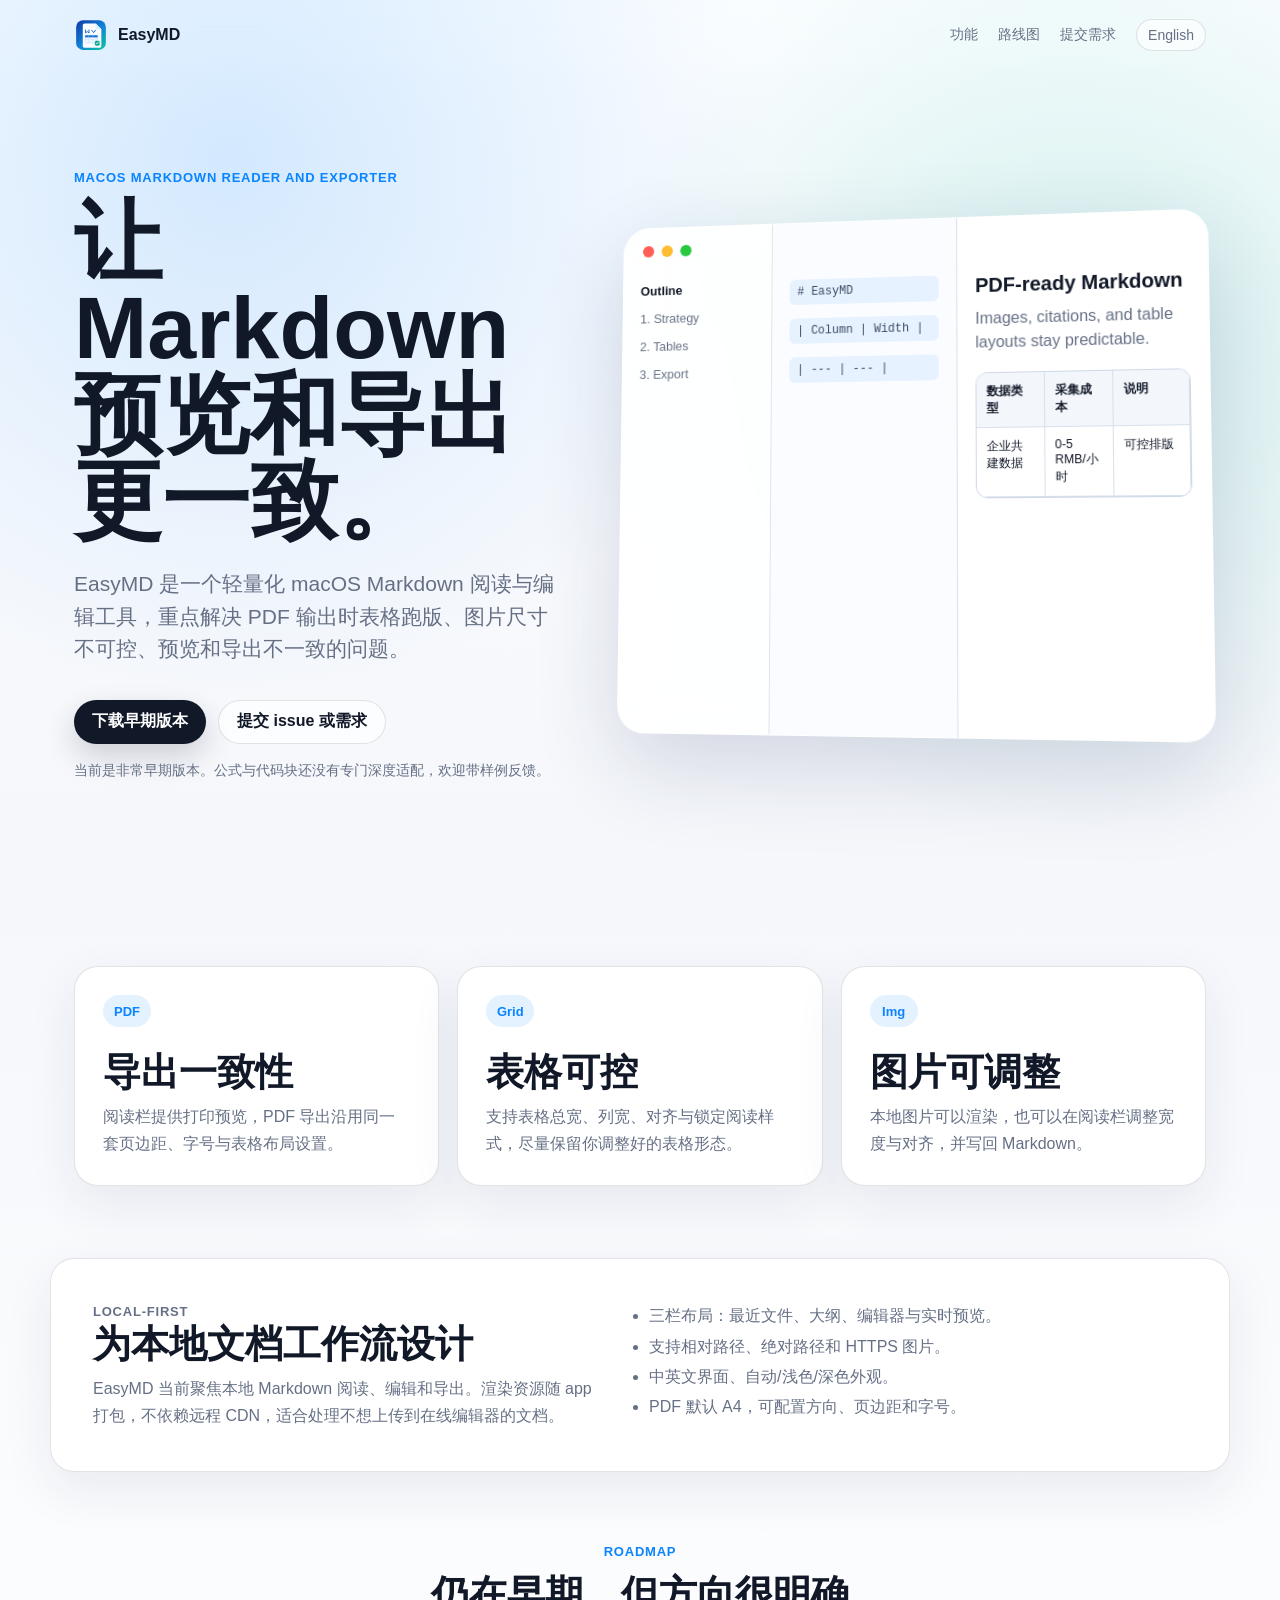
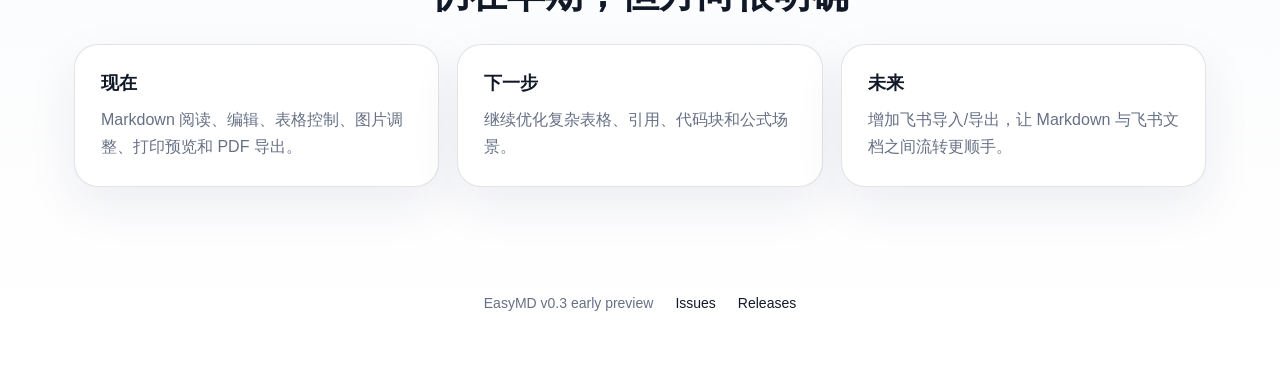
==== index.html @ e287adc9 "Launch EasyMD public site" ====
<!doctype html>
<html lang="zh-Hans">
  <head>
    <meta charset="utf-8">
    <meta name="viewport" content="width=device-width, initial-scale=1">
    <title>EasyMD - Markdown 阅读、编辑与一致性 PDF 导出</title>
    <meta name="description" content="EasyMD 是早期的 macOS Markdown 阅读与编辑工具，专注 PDF 导出一致性、可控表格输出和可调整图片。">
    <meta name="keywords" content="Markdown, macOS, PDF 导出, Markdown 编辑器, 表格排版, 图片调整, EasyMD">
    <meta name="robots" content="index,follow">
    <link rel="canonical" href="https://ruikunl.github.io/EasyMD-site/">
    <link rel="alternate" hreflang="zh-Hans" href="https://ruikunl.github.io/EasyMD-site/">
    <link rel="alternate" hreflang="en" href="https://ruikunl.github.io/EasyMD-site/en/">
    <link rel="alternate" hreflang="x-default" href="https://ruikunl.github.io/EasyMD-site/">
    <meta property="og:title" content="EasyMD - Markdown 阅读与一致性 PDF 导出">
    <meta property="og:description" content="本地 Markdown 阅读、编辑、表格控制、图片调整和更接近预览效果的 PDF 导出。">
    <meta property="og:type" content="website">
    <meta property="og:url" content="https://ruikunl.github.io/EasyMD-site/">
    <meta property="og:image" content="https://ruikunl.github.io/EasyMD-site/assets/easymd-og.svg">
    <meta name="twitter:card" content="summary_large_image">
    <link rel="icon" href="assets/favicon.svg" type="image/svg+xml">
    <link rel="stylesheet" href="assets/styles.css">
    <script type="application/ld+json">
      {
        "@context": "https://schema.org",
        "@type": "SoftwareApplication",
        "name": "EasyMD",
        "applicationCategory": "ProductivityApplication",
        "operatingSystem": "macOS 14+",
        "description": "A lightweight macOS Markdown reader and editor focused on consistent PDF export, controllable table output, and adjustable images.",
        "downloadUrl": "https://github.com/ruikunl/EasyMD-site/releases/latest"
      }
    </script>
  </head>
  <body>
    <header class="site-header">
      <a class="brand" href="./" aria-label="EasyMD 首页">
        <img src="assets/favicon.svg" alt="" width="34" height="34">
        <span>EasyMD</span>
      </a>
      <nav>
        <a href="#features">功能</a>
        <a href="#roadmap">路线图</a>
        <a href="https://github.com/ruikunl/EasyMD-site/issues">提交需求</a>
        <a class="language" href="en/">English</a>
      </nav>
    </header>

    <main>
      <section class="hero">
        <div class="hero-copy">
          <p class="eyebrow">macOS Markdown reader and exporter</p>
          <h1>让 Markdown 预览和导出更一致。</h1>
          <p class="lead">EasyMD 是一个轻量化 macOS Markdown 阅读与编辑工具，重点解决 PDF 输出时表格跑版、图片尺寸不可控、预览和导出不一致的问题。</p>
          <div class="actions">
            <a class="button primary" href="https://github.com/ruikunl/EasyMD-site/releases/latest">下载早期版本</a>
            <a class="button secondary" href="https://github.com/ruikunl/EasyMD-site/issues/new/choose">提交 issue 或需求</a>
          </div>
          <p class="note">当前是非常早期版本。公式与代码块还没有专门深度适配，欢迎带样例反馈。</p>
        </div>
        <div class="product-visual" aria-label="EasyMD 界面预览">
          <div class="window">
            <div class="traffic"><span></span><span></span><span></span></div>
            <div class="sidebar">
              <strong>Outline</strong>
              <span>1. Strategy</span>
              <span>2. Tables</span>
              <span>3. Export</span>
            </div>
            <div class="editor"><span># EasyMD</span><span>| Column | Width |</span><span>| --- | --- |</span></div>
            <div class="preview">
              <h3>PDF-ready Markdown</h3>
              <p>Images, citations, and table layouts stay predictable.</p>
              <div class="mock-table">
                <span>数据类型</span><span>采集成本</span><span>说明</span>
                <span>企业共建数据</span><span>0-5 RMB/小时</span><span>可控排版</span>
              </div>
            </div>
          </div>
        </div>
      </section>

      <section id="features" class="features">
        <article>
          <span class="icon">PDF</span>
          <h2>导出一致性</h2>
          <p>阅读栏提供打印预览，PDF 导出沿用同一套页边距、字号与表格布局设置。</p>
        </article>
        <article>
          <span class="icon">Grid</span>
          <h2>表格可控</h2>
          <p>支持表格总宽、列宽、对齐与锁定阅读样式，尽量保留你调整好的表格形态。</p>
        </article>
        <article>
          <span class="icon">Img</span>
          <h2>图片可调整</h2>
          <p>本地图片可以渲染，也可以在阅读栏调整宽度与对齐，并写回 Markdown。</p>
        </article>
      </section>

      <section class="details">
        <div>
          <p class="eyebrow">Local-first</p>
          <h2>为本地文档工作流设计</h2>
          <p>EasyMD 当前聚焦本地 Markdown 阅读、编辑和导出。渲染资源随 app 打包，不依赖远程 CDN，适合处理不想上传到在线编辑器的文档。</p>
        </div>
        <ul>
          <li>三栏布局：最近文件、大纲、编辑器与实时预览。</li>
          <li>支持相对路径、绝对路径和 HTTPS 图片。</li>
          <li>中英文界面、自动/浅色/深色外观。</li>
          <li>PDF 默认 A4，可配置方向、页边距和字号。</li>
        </ul>
      </section>

      <section id="roadmap" class="roadmap">
        <p class="eyebrow">Roadmap</p>
        <h2>仍在早期，但方向很明确</h2>
        <div class="timeline">
          <article>
            <strong>现在</strong>
            <p>Markdown 阅读、编辑、表格控制、图片调整、打印预览和 PDF 导出。</p>
          </article>
          <article>
            <strong>下一步</strong>
            <p>继续优化复杂表格、引用、代码块和公式场景。</p>
          </article>
          <article>
            <strong>未来</strong>
            <p>增加飞书导入/导出，让 Markdown 与飞书文档之间流转更顺手。</p>
          </article>
        </div>
      </section>
    </main>

    <footer>
      <span>EasyMD v0.3 early preview</span>
      <a href="https://github.com/ruikunl/EasyMD-site/issues">Issues</a>
      <a href="https://github.com/ruikunl/EasyMD-site/releases/latest">Releases</a>
    </footer>
  </body>
</html>
---- assets/styles.css ----
:root {
  color-scheme: light;
  --bg: #f5f7fb;
  --panel: rgba(255, 255, 255, 0.78);
  --panel-strong: #ffffff;
  --text: #111827;
  --muted: #667085;
  --line: rgba(17, 24, 39, 0.12);
  --accent: #0a84ff;
  --teal: #11b79f;
  --shadow: 0 30px 90px rgba(23, 37, 84, 0.16);
  font-family: -apple-system, BlinkMacSystemFont, "SF Pro Text", "Helvetica Neue", Arial, sans-serif;
}

* {
  box-sizing: border-box;
}

html {
  scroll-behavior: smooth;
}

body {
  margin: 0;
  background:
    radial-gradient(circle at 18% 8%, rgba(10, 132, 255, 0.16), transparent 34rem),
    radial-gradient(circle at 84% 18%, rgba(17, 183, 159, 0.16), transparent 30rem),
    linear-gradient(180deg, #fbfdff 0%, var(--bg) 44%, #ffffff 100%);
  color: var(--text);
}

a {
  color: inherit;
  text-decoration: none;
}

.site-header {
  position: sticky;
  top: 0;
  z-index: 10;
  display: flex;
  align-items: center;
  justify-content: space-between;
  max-width: 1180px;
  margin: 0 auto;
  padding: 18px 24px;
  backdrop-filter: blur(22px);
}

.brand,
nav,
.actions,
footer {
  display: flex;
  align-items: center;
}

.brand {
  gap: 10px;
  font-weight: 700;
  letter-spacing: 0;
}

nav {
  gap: 20px;
  color: var(--muted);
  font-size: 14px;
}

nav a:hover {
  color: var(--text);
}

.language {
  padding: 7px 11px;
  border: 1px solid var(--line);
  border-radius: 999px;
  background: rgba(255, 255, 255, 0.62);
}

main {
  overflow: hidden;
}

.hero {
  display: grid;
  grid-template-columns: minmax(0, 0.9fr) minmax(420px, 1.1fr);
  gap: 46px;
  align-items: center;
  max-width: 1180px;
  min-height: calc(100vh - 76px);
  margin: 0 auto;
  padding: 72px 24px 86px;
}

.eyebrow {
  margin: 0 0 14px;
  color: var(--accent);
  font-size: 13px;
  font-weight: 700;
  letter-spacing: 0.06em;
  text-transform: uppercase;
}

h1 {
  max-width: 680px;
  margin: 0;
  font-size: clamp(48px, 7vw, 88px);
  line-height: 0.98;
  letter-spacing: 0;
}

h2 {
  margin: 0 0 12px;
  font-size: clamp(28px, 3vw, 42px);
  line-height: 1.08;
  letter-spacing: 0;
}

h3 {
  margin: 0 0 10px;
  font-size: 20px;
}

.lead {
  max-width: 620px;
  margin: 24px 0 0;
  color: var(--muted);
  font-size: 21px;
  line-height: 1.55;
}

.actions {
  gap: 12px;
  flex-wrap: wrap;
  margin-top: 34px;
}

.button {
  display: inline-flex;
  align-items: center;
  justify-content: center;
  min-height: 44px;
  padding: 0 18px;
  border-radius: 999px;
  font-weight: 650;
}

.primary {
  background: #111827;
  color: #ffffff;
  box-shadow: 0 12px 30px rgba(17, 24, 39, 0.18);
}

.secondary {
  border: 1px solid var(--line);
  background: rgba(255, 255, 255, 0.68);
  color: var(--text);
}

.note {
  margin: 18px 0 0;
  color: var(--muted);
  font-size: 14px;
}

.product-visual {
  perspective: 1400px;
}

.window {
  position: relative;
  display: grid;
  grid-template-columns: 158px 190px 1fr;
  min-height: 520px;
  overflow: hidden;
  border: 1px solid rgba(255, 255, 255, 0.72);
  border-radius: 28px;
  background: var(--panel);
  box-shadow: var(--shadow);
  transform: rotateX(4deg) rotateY(-8deg);
  backdrop-filter: blur(22px);
}

.traffic {
  position: absolute;
  top: 18px;
  left: 20px;
  display: flex;
  gap: 8px;
}

.traffic span {
  width: 12px;
  height: 12px;
  border-radius: 999px;
  background: #ff5f57;
}

.traffic span:nth-child(2) {
  background: #febc2e;
}

.traffic span:nth-child(3) {
  background: #28c840;
}

.sidebar,
.editor,
.preview {
  padding: 58px 18px 24px;
}

.sidebar {
  display: flex;
  flex-direction: column;
  gap: 14px;
  border-right: 1px solid var(--line);
  color: var(--muted);
  background: rgba(255, 255, 255, 0.52);
  font-size: 13px;
}

.sidebar strong {
  color: var(--text);
}

.editor {
  display: flex;
  flex-direction: column;
  gap: 14px;
  border-right: 1px solid var(--line);
  background: rgba(250, 252, 255, 0.78);
  color: #3b4a63;
  font-family: "SF Mono", ui-monospace, Menlo, monospace;
  font-size: 12px;
}

.editor span {
  display: block;
  min-height: 16px;
  border-radius: 6px;
  background: rgba(10, 132, 255, 0.08);
  padding: 6px 8px;
}

.preview {
  background: #ffffff;
}

.preview p {
  margin: 0 0 18px;
  color: var(--muted);
  line-height: 1.5;
}

.mock-table {
  display: grid;
  grid-template-columns: 1fr 1fr 1.1fr;
  overflow: hidden;
  border: 1px solid #cfd8e7;
  border-radius: 12px;
  font-size: 12px;
}

.mock-table span {
  min-height: 42px;
  padding: 10px;
  border-right: 1px solid #d8e0ed;
  border-bottom: 1px solid #d8e0ed;
}

.mock-table span:nth-child(-n + 3) {
  background: #f3f6fb;
  font-weight: 700;
}

.features,
.details,
.roadmap {
  max-width: 1180px;
  margin: 0 auto;
  padding: 72px 24px;
}

.features {
  display: grid;
  grid-template-columns: repeat(3, 1fr);
  gap: 18px;
}

.features article,
.details,
.timeline article {
  border: 1px solid var(--line);
  border-radius: 24px;
  background: var(--panel-strong);
  box-shadow: 0 18px 50px rgba(23, 37, 84, 0.08);
}

.features article {
  padding: 28px;
}

.icon {
  display: inline-flex;
  align-items: center;
  justify-content: center;
  min-width: 48px;
  height: 32px;
  margin-bottom: 24px;
  border-radius: 999px;
  background: rgba(10, 132, 255, 0.11);
  color: var(--accent);
  font-size: 13px;
  font-weight: 750;
}

.features p,
.details p,
.timeline p {
  margin: 0;
  color: var(--muted);
  line-height: 1.65;
}

.details {
  display: grid;
  grid-template-columns: 0.9fr 1fr;
  gap: 34px;
  align-items: start;
  padding: 42px;
}

.details ul {
  margin: 0;
  padding-left: 20px;
  color: var(--muted);
  line-height: 1.9;
}

.roadmap {
  text-align: center;
}

.timeline {
  display: grid;
  grid-template-columns: repeat(3, 1fr);
  gap: 18px;
  margin-top: 30px;
  text-align: left;
}

.timeline article {
  padding: 26px;
}

.timeline strong {
  display: block;
  margin-bottom: 12px;
  font-size: 18px;
}

footer {
  justify-content: center;
  gap: 22px;
  padding: 36px 24px 54px;
  color: var(--muted);
  font-size: 14px;
}

footer a {
  color: var(--text);
}

@media (max-width: 900px) {
  .site-header {
    align-items: flex-start;
    gap: 14px;
  }

  nav {
    flex-wrap: wrap;
    justify-content: flex-end;
    gap: 12px;
  }

  .hero {
    grid-template-columns: 1fr;
    min-height: auto;
    padding-top: 48px;
  }

  .window {
    grid-template-columns: 1fr;
    min-height: 0;
    transform: none;
  }

  .sidebar,
  .editor {
    display: none;
  }

  .features,
  .timeline,
  .details {
    grid-template-columns: 1fr;
  }
}

@media (max-width: 620px) {
  .site-header {
    position: static;
    padding: 18px;
  }

  nav {
    display: none;
  }

  .hero,
  .features,
  .details,
  .roadmap {
    padding-left: 18px;
    padding-right: 18px;
  }

  h1 {
    font-size: 44px;
  }

  .lead {
    font-size: 18px;
  }
}
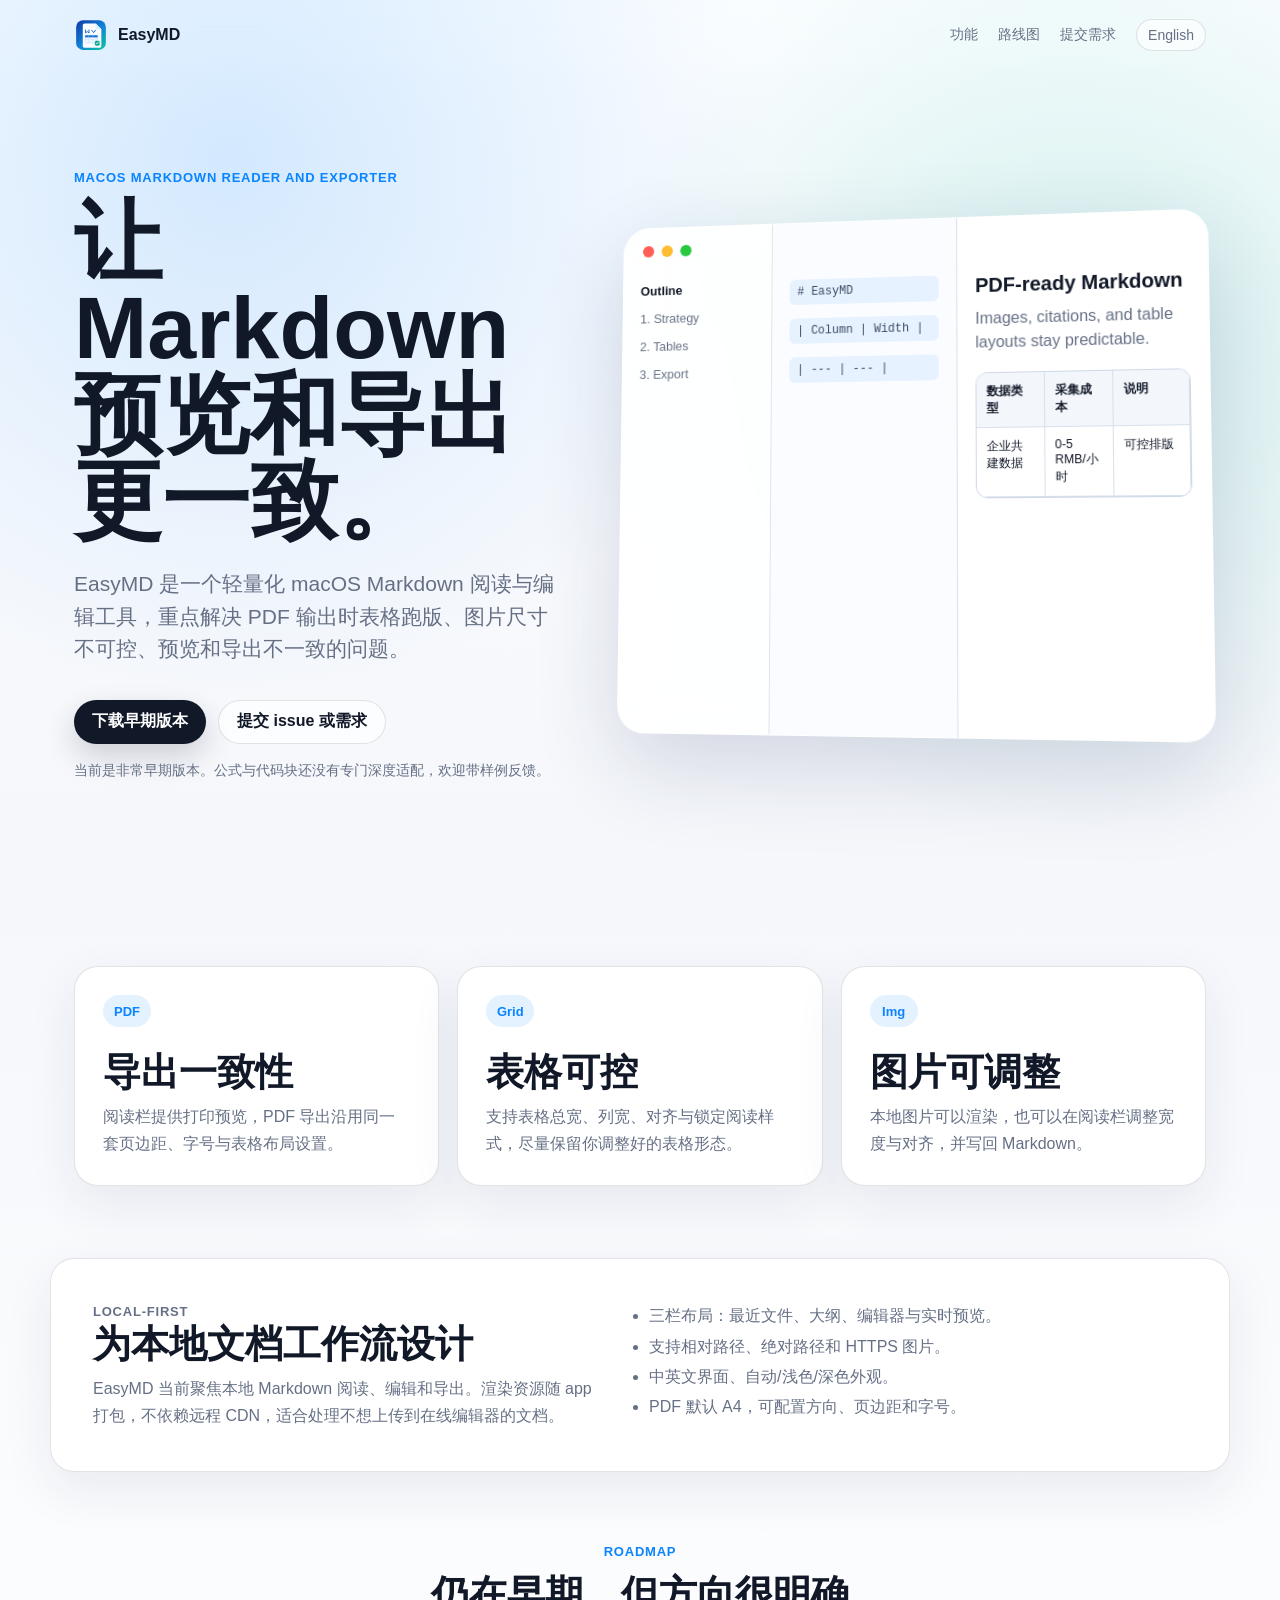
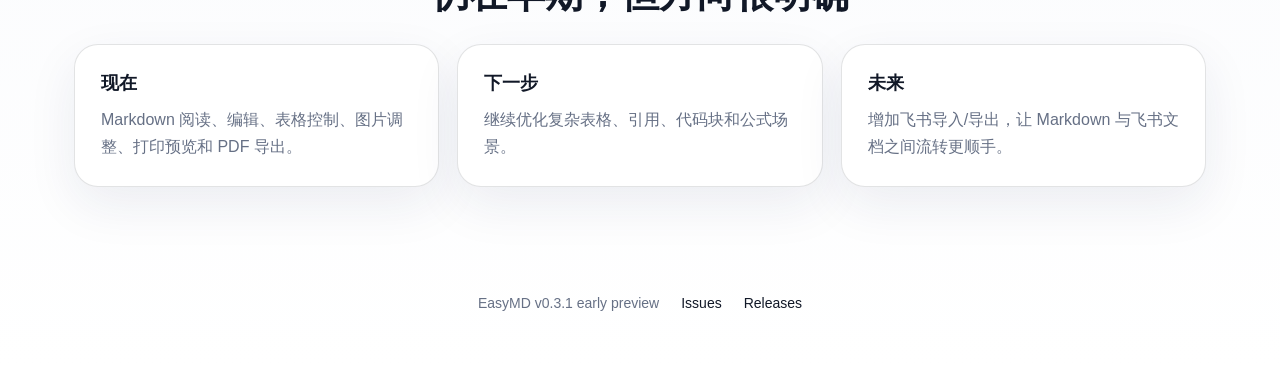
==== commit b9a9938f: "Update site for EasyMD v0.3.1" ====
--- a/index.html
+++ b/index.html
@@ -132,7 +132,7 @@
     </main>
 
     <footer>
-      <span>EasyMD v0.3 early preview</span>
+      <span>EasyMD v0.3.1 early preview</span>
       <a href="https://github.com/ruikunl/EasyMD-site/issues">Issues</a>
       <a href="https://github.com/ruikunl/EasyMD-site/releases/latest">Releases</a>
     </footer>
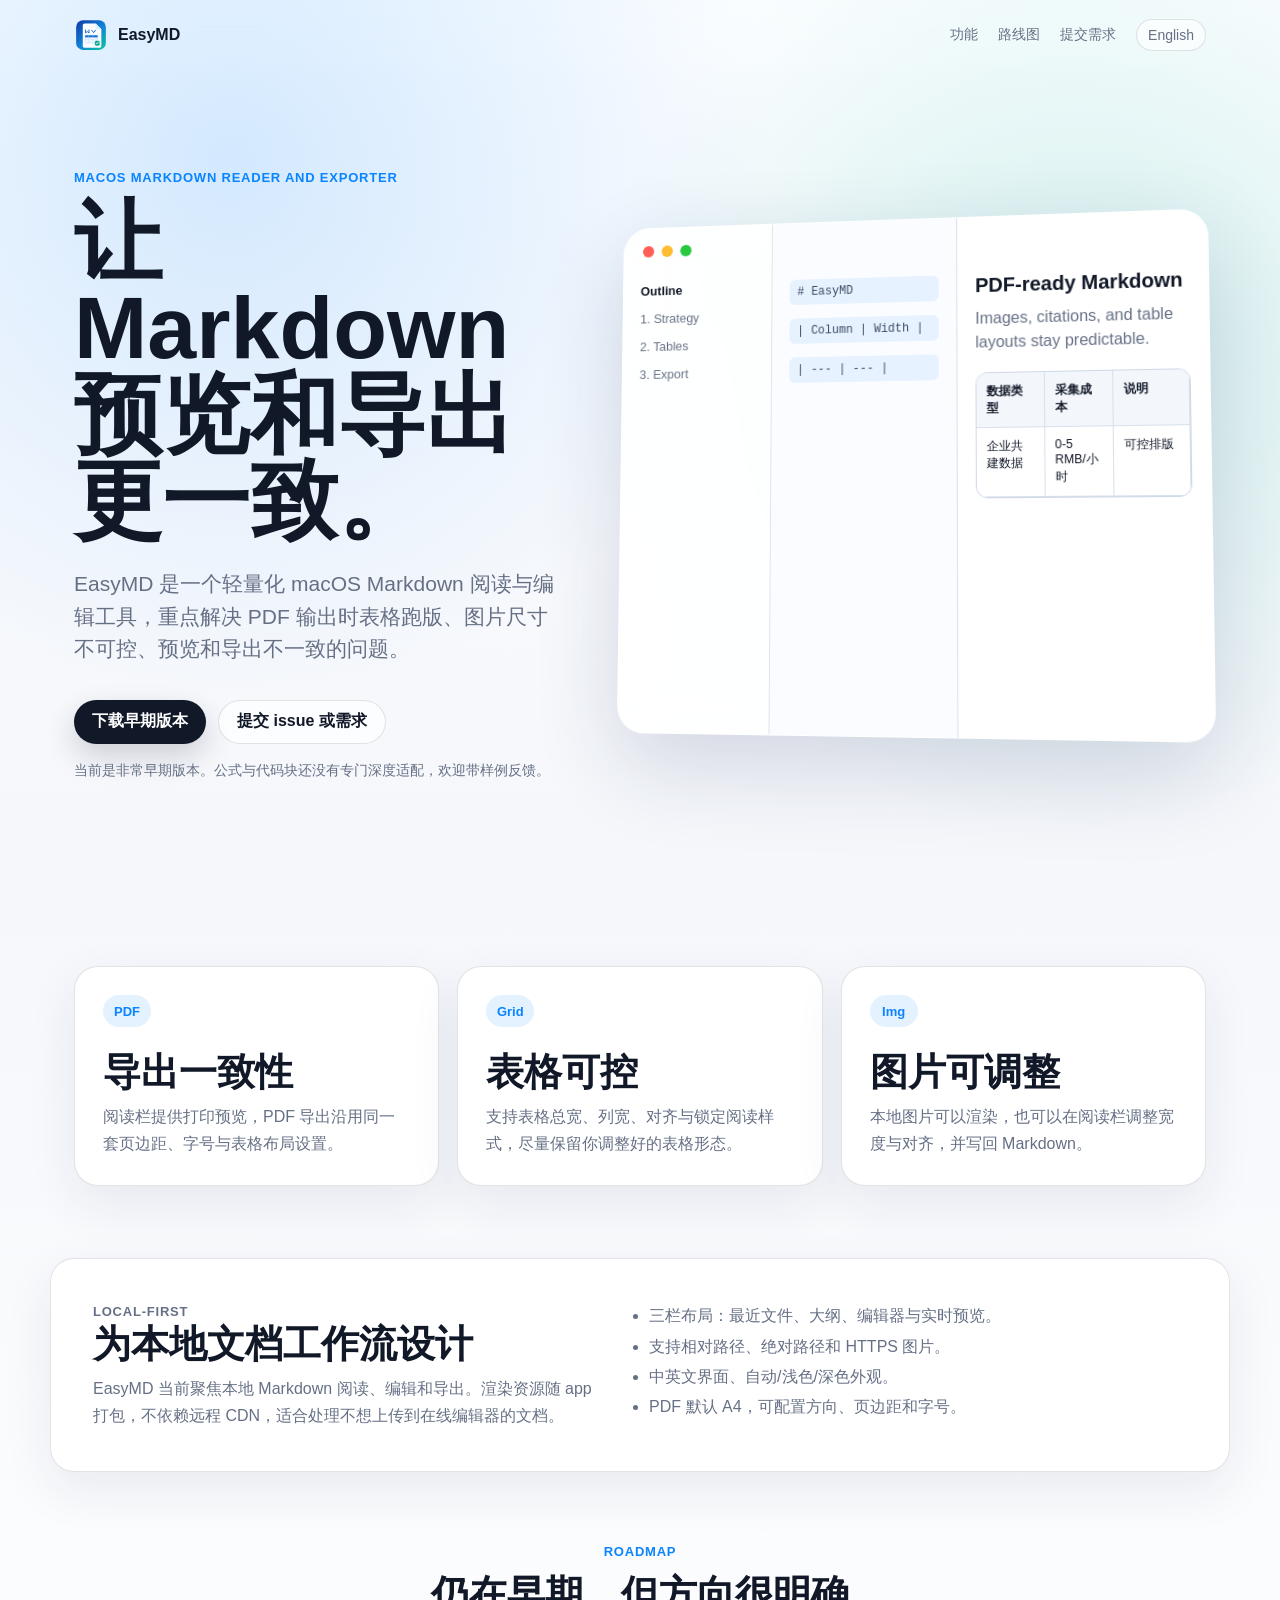
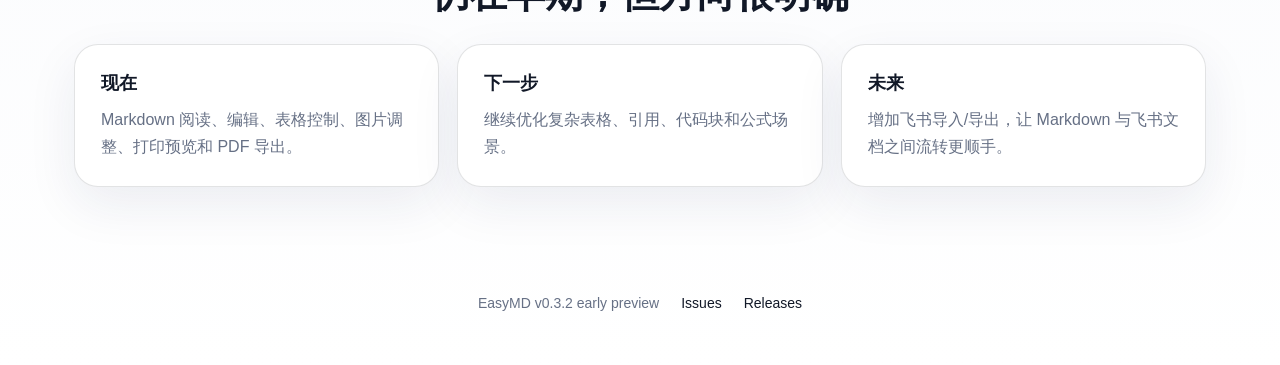
==== commit e3d141f4: "Update site for EasyMD v0.3.2" ====
--- a/index.html
+++ b/index.html
@@ -132,7 +132,7 @@
     </main>
 
     <footer>
-      <span>EasyMD v0.3.1 early preview</span>
+      <span>EasyMD v0.3.2 early preview</span>
       <a href="https://github.com/ruikunl/EasyMD-site/issues">Issues</a>
       <a href="https://github.com/ruikunl/EasyMD-site/releases/latest">Releases</a>
     </footer>
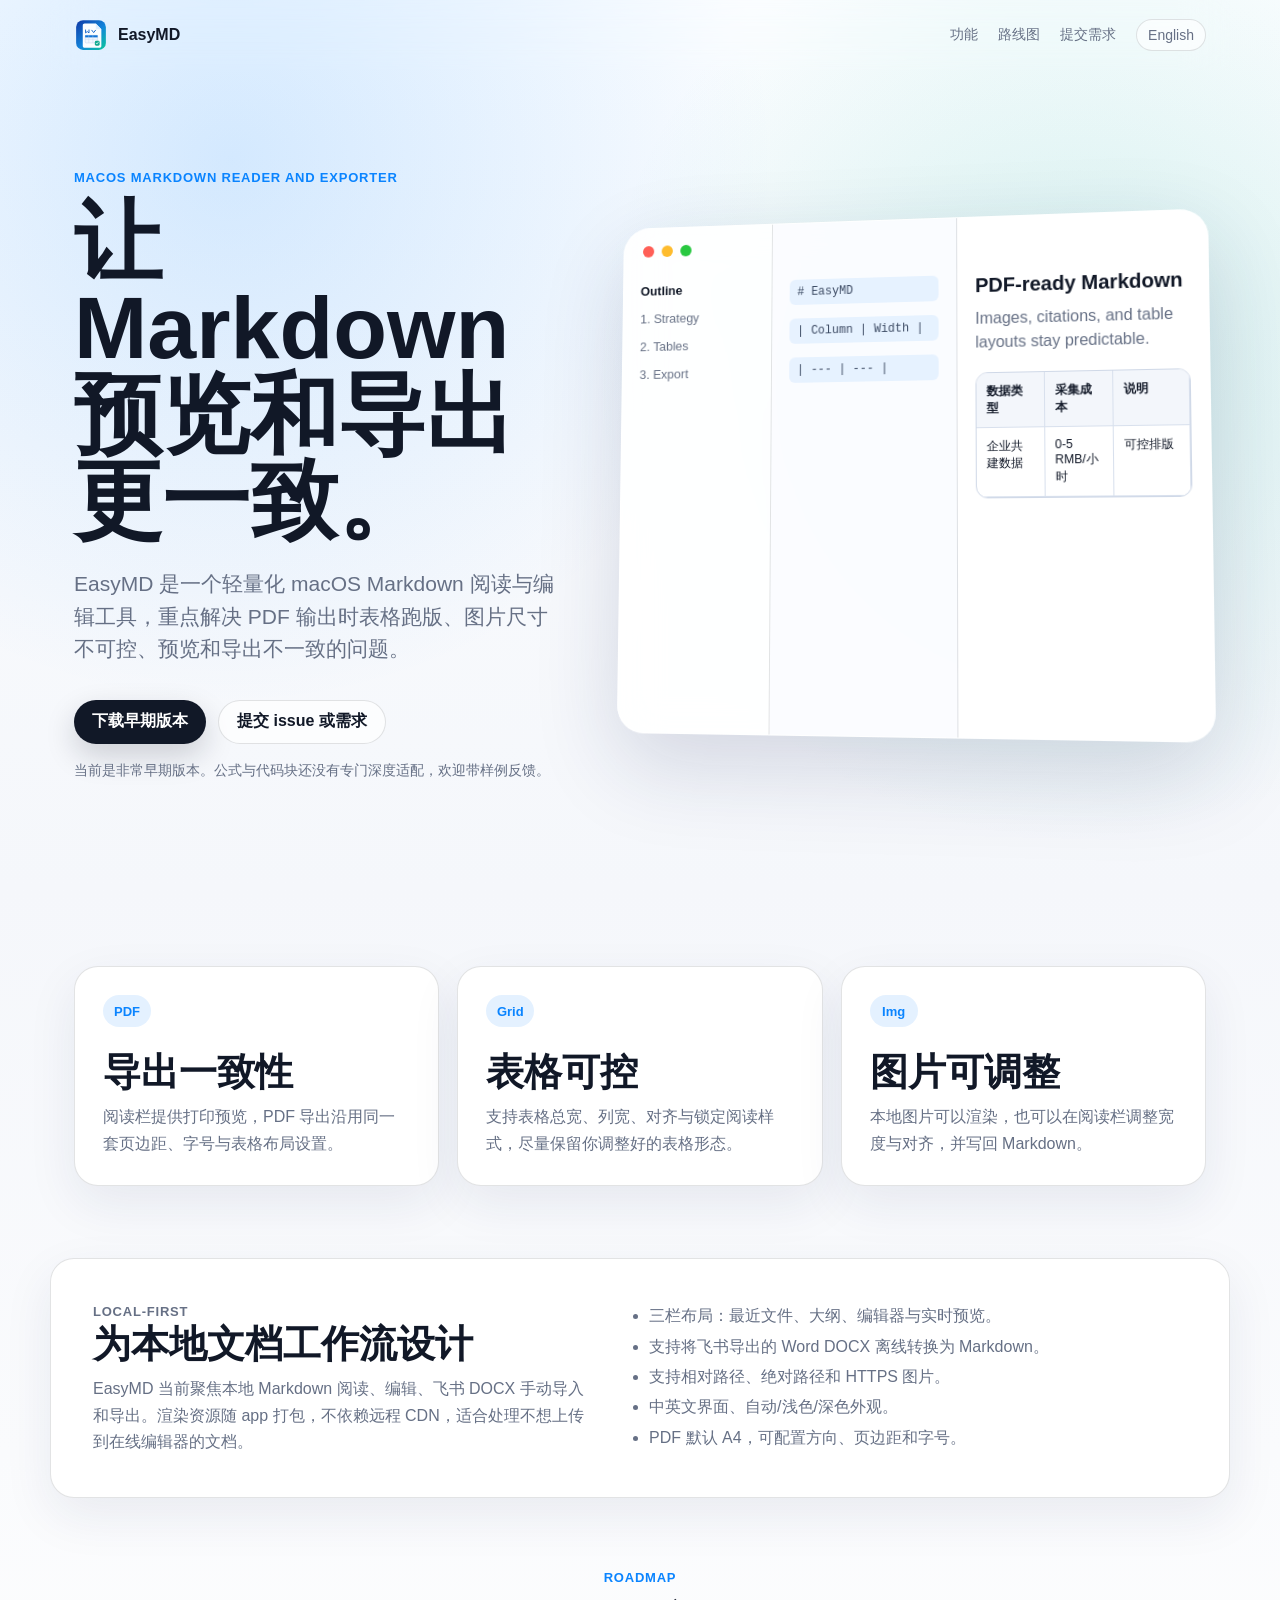
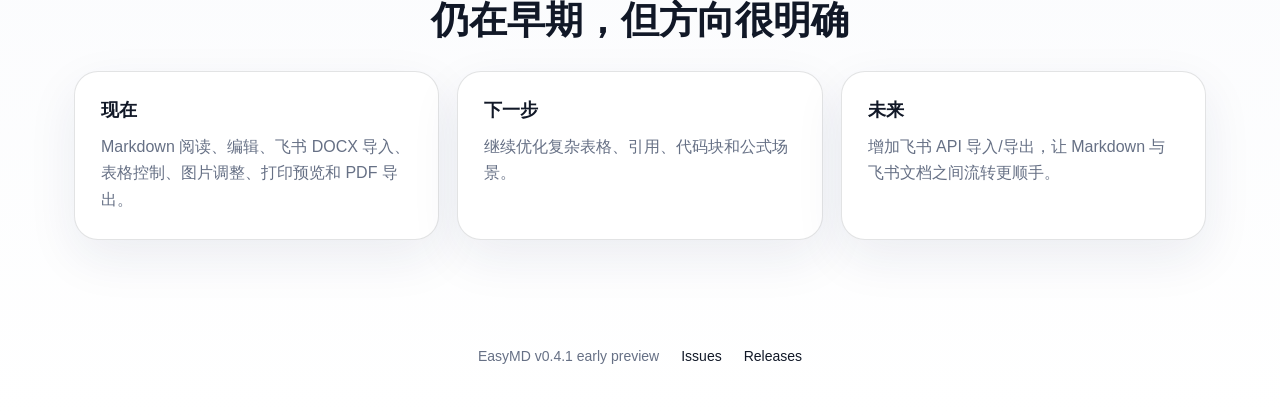
==== commit 03c9b6d4: "Update site for EasyMD v0.4.1" ====
--- a/index.html
+++ b/index.html
@@ -101,10 +101,11 @@
         <div>
           <p class="eyebrow">Local-first</p>
           <h2>为本地文档工作流设计</h2>
-          <p>EasyMD 当前聚焦本地 Markdown 阅读、编辑和导出。渲染资源随 app 打包，不依赖远程 CDN，适合处理不想上传到在线编辑器的文档。</p>
+          <p>EasyMD 当前聚焦本地 Markdown 阅读、编辑、飞书 DOCX 手动导入和导出。渲染资源随 app 打包，不依赖远程 CDN，适合处理不想上传到在线编辑器的文档。</p>
         </div>
         <ul>
           <li>三栏布局：最近文件、大纲、编辑器与实时预览。</li>
+          <li>支持将飞书导出的 Word DOCX 离线转换为 Markdown。</li>
           <li>支持相对路径、绝对路径和 HTTPS 图片。</li>
           <li>中英文界面、自动/浅色/深色外观。</li>
           <li>PDF 默认 A4，可配置方向、页边距和字号。</li>
@@ -117,7 +118,7 @@
         <div class="timeline">
           <article>
             <strong>现在</strong>
-            <p>Markdown 阅读、编辑、表格控制、图片调整、打印预览和 PDF 导出。</p>
+            <p>Markdown 阅读、编辑、飞书 DOCX 导入、表格控制、图片调整、打印预览和 PDF 导出。</p>
           </article>
           <article>
             <strong>下一步</strong>
@@ -125,14 +126,14 @@
           </article>
           <article>
             <strong>未来</strong>
-            <p>增加飞书导入/导出，让 Markdown 与飞书文档之间流转更顺手。</p>
+            <p>增加飞书 API 导入/导出，让 Markdown 与飞书文档之间流转更顺手。</p>
           </article>
         </div>
       </section>
     </main>
 
     <footer>
-      <span>EasyMD v0.3.2 early preview</span>
+      <span>EasyMD v0.4.1 early preview</span>
       <a href="https://github.com/ruikunl/EasyMD-site/issues">Issues</a>
       <a href="https://github.com/ruikunl/EasyMD-site/releases/latest">Releases</a>
     </footer>
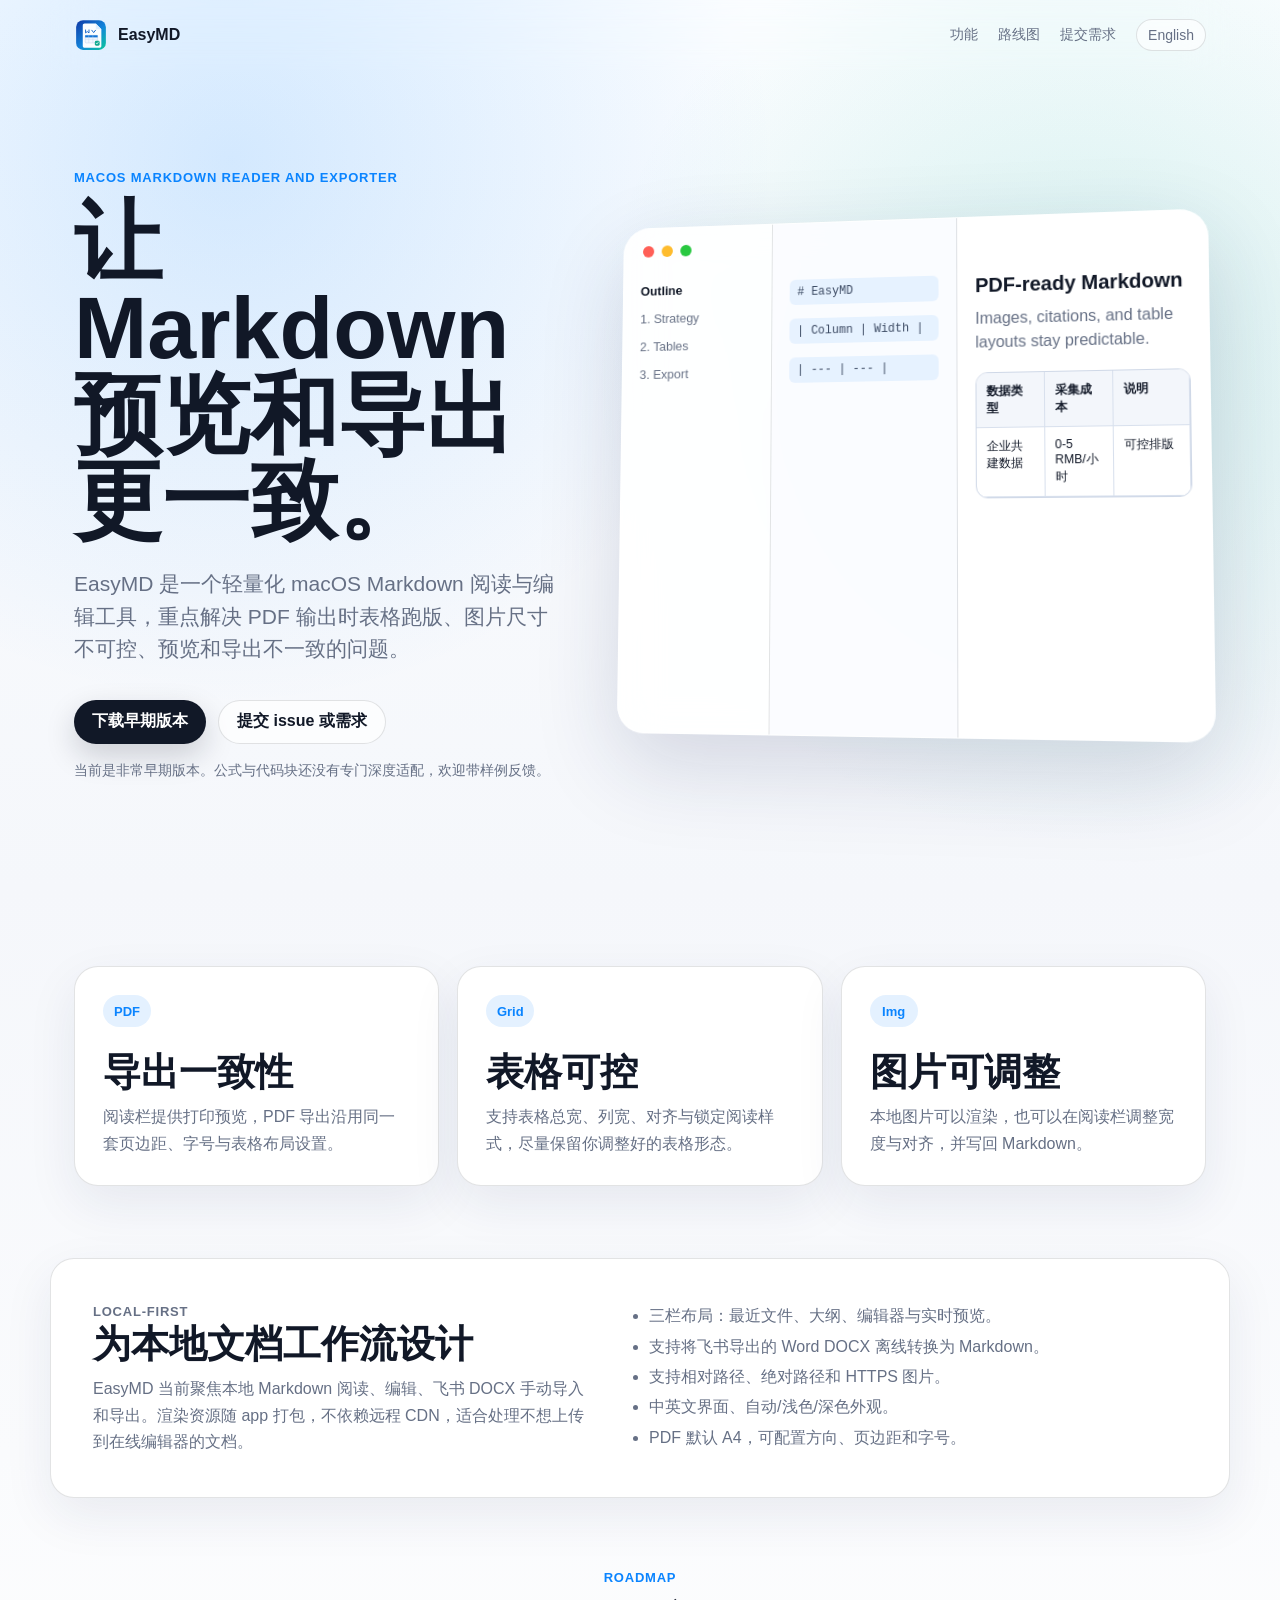
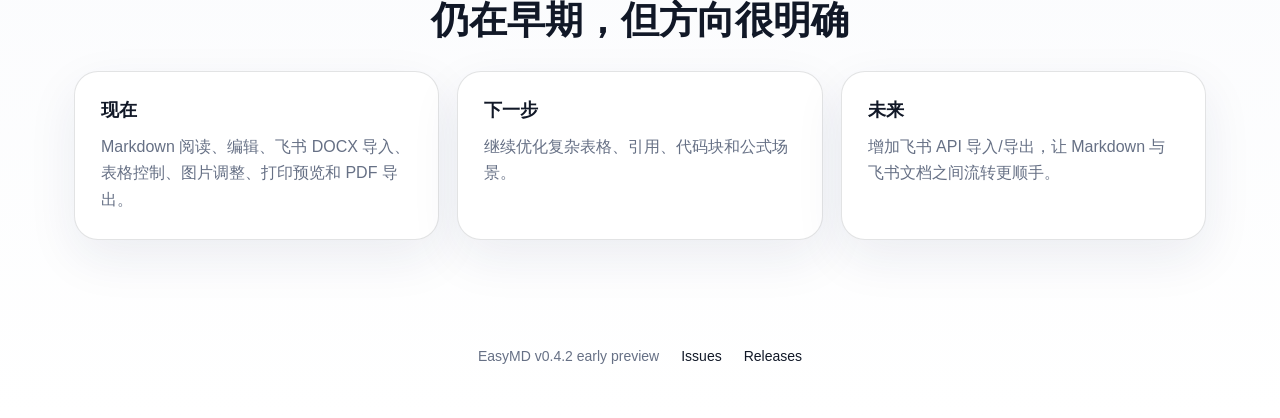
==== commit 2dae0d01: "Update site for EasyMD v0.4.2" ====
--- a/index.html
+++ b/index.html
@@ -133,7 +133,7 @@
     </main>
 
     <footer>
-      <span>EasyMD v0.4.1 early preview</span>
+      <span>EasyMD v0.4.2 early preview</span>
       <a href="https://github.com/ruikunl/EasyMD-site/issues">Issues</a>
       <a href="https://github.com/ruikunl/EasyMD-site/releases/latest">Releases</a>
     </footer>
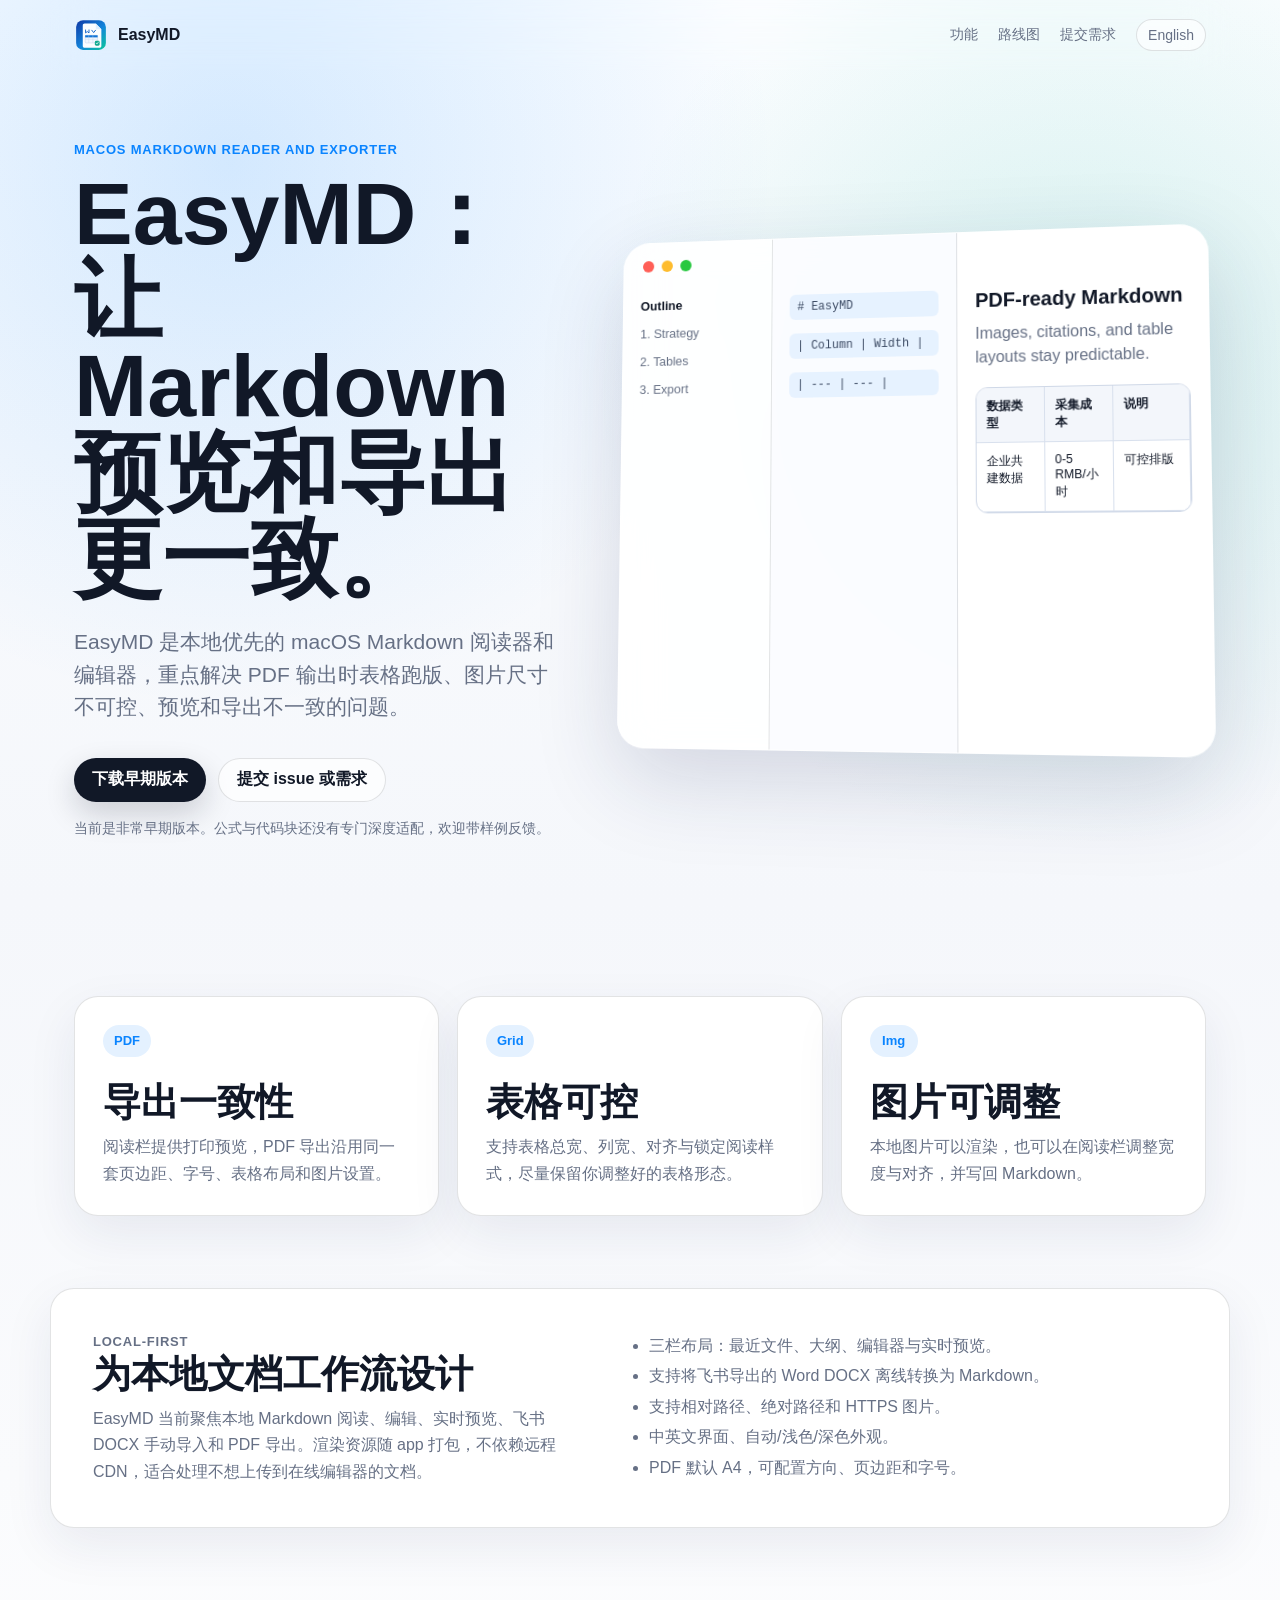
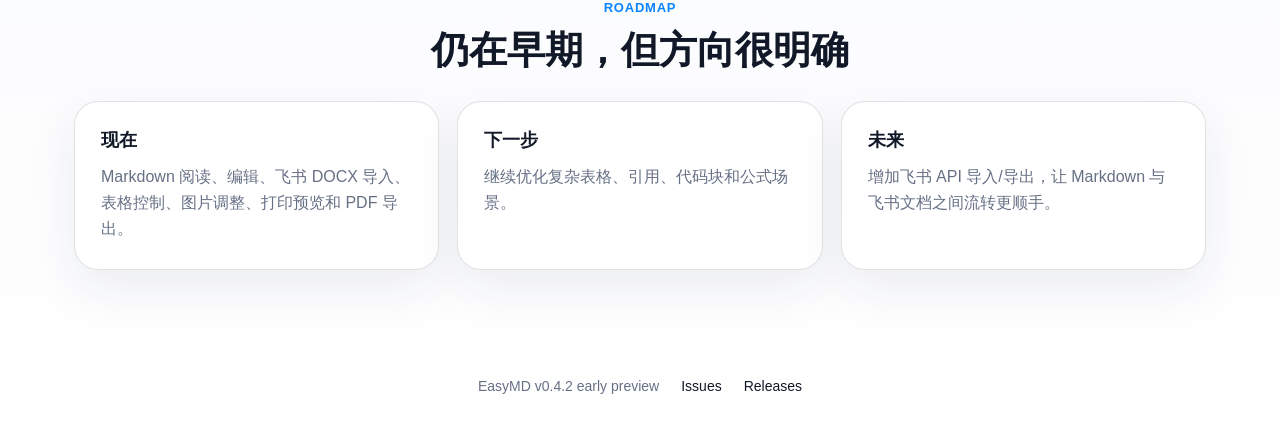
==== commit fb205add: "Improve public site SEO metadata" ====
--- a/index.html
+++ b/index.html
@@ -3,31 +3,72 @@
   <head>
     <meta charset="utf-8">
     <meta name="viewport" content="width=device-width, initial-scale=1">
-    <title>EasyMD - Markdown 阅读、编辑与一致性 PDF 导出</title>
-    <meta name="description" content="EasyMD 是早期的 macOS Markdown 阅读与编辑工具，专注 PDF 导出一致性、可控表格输出和可调整图片。">
-    <meta name="keywords" content="Markdown, macOS, PDF 导出, Markdown 编辑器, 表格排版, 图片调整, EasyMD">
+    <title>EasyMD - macOS Markdown 编辑器与一致性 PDF 导出工具</title>
+    <meta name="description" content="EasyMD 是本地优先的 macOS Markdown 阅读器和编辑器，支持实时预览、表格与图片布局控制、飞书 DOCX 导入和一致性 PDF 导出。">
+    <meta name="keywords" content="EasyMD, Markdown 编辑器, macOS Markdown, PDF 导出, Markdown 阅读器, 表格排版, 图片调整, 飞书 DOCX">
     <meta name="robots" content="index,follow">
     <link rel="canonical" href="https://ruikunl.github.io/EasyMD-site/">
     <link rel="alternate" hreflang="zh-Hans" href="https://ruikunl.github.io/EasyMD-site/">
     <link rel="alternate" hreflang="en" href="https://ruikunl.github.io/EasyMD-site/en/">
     <link rel="alternate" hreflang="x-default" href="https://ruikunl.github.io/EasyMD-site/">
-    <meta property="og:title" content="EasyMD - Markdown 阅读与一致性 PDF 导出">
-    <meta property="og:description" content="本地 Markdown 阅读、编辑、表格控制、图片调整和更接近预览效果的 PDF 导出。">
+    <meta property="og:title" content="EasyMD - macOS Markdown 编辑器与一致性 PDF 导出">
+    <meta property="og:description" content="本地 Markdown 阅读、编辑、实时预览、表格控制、图片调整、飞书 DOCX 导入和更接近预览效果的 PDF 导出。">
     <meta property="og:type" content="website">
     <meta property="og:url" content="https://ruikunl.github.io/EasyMD-site/">
     <meta property="og:image" content="https://ruikunl.github.io/EasyMD-site/assets/easymd-og.svg">
     <meta name="twitter:card" content="summary_large_image">
+    <meta name="twitter:title" content="EasyMD - macOS Markdown 编辑器与一致性 PDF 导出">
+    <meta name="twitter:description" content="本地优先的 macOS Markdown 阅读器和编辑器，面向可控表格、图片调整和稳定 PDF 输出。">
+    <meta name="twitter:image" content="https://ruikunl.github.io/EasyMD-site/assets/easymd-og.svg">
     <link rel="icon" href="assets/favicon.svg" type="image/svg+xml">
     <link rel="stylesheet" href="assets/styles.css">
     <script type="application/ld+json">
       {
         "@context": "https://schema.org",
-        "@type": "SoftwareApplication",
-        "name": "EasyMD",
-        "applicationCategory": "ProductivityApplication",
-        "operatingSystem": "macOS 14+",
-        "description": "A lightweight macOS Markdown reader and editor focused on consistent PDF export, controllable table output, and adjustable images.",
-        "downloadUrl": "https://github.com/ruikunl/EasyMD-site/releases/latest"
+        "@graph": [
+          {
+            "@type": "Person",
+            "@id": "https://github.com/ruikunl#person",
+            "name": "ruikunl",
+            "url": "https://github.com/ruikunl"
+          },
+          {
+            "@type": "WebSite",
+            "@id": "https://ruikunl.github.io/EasyMD-site/#website",
+            "url": "https://ruikunl.github.io/EasyMD-site/",
+            "name": "EasyMD",
+            "inLanguage": "zh-Hans",
+            "description": "EasyMD 是本地优先的 macOS Markdown 阅读器和编辑器，支持实时预览、表格与图片布局控制、飞书 DOCX 导入和一致性 PDF 导出。",
+            "publisher": {
+              "@id": "https://github.com/ruikunl#person"
+            }
+          },
+          {
+            "@type": "SoftwareApplication",
+            "@id": "https://ruikunl.github.io/EasyMD-site/#software",
+            "name": "EasyMD",
+            "url": "https://ruikunl.github.io/EasyMD-site/",
+            "sameAs": [
+              "https://github.com/ruikunl/EasyMD-site"
+            ],
+            "applicationCategory": "ProductivityApplication",
+            "operatingSystem": "macOS 14+",
+            "softwareVersion": "0.4.2",
+            "description": "A local-first macOS Markdown reader and editor focused on live preview, table and image layout control, Feishu DOCX import, and consistent PDF export.",
+            "image": "https://ruikunl.github.io/EasyMD-site/assets/easymd-og.svg",
+            "downloadUrl": "https://github.com/ruikunl/EasyMD-site/releases/latest",
+            "releaseNotes": "https://github.com/ruikunl/EasyMD-site/releases/latest",
+            "author": {
+              "@id": "https://github.com/ruikunl#person"
+            },
+            "offers": {
+              "@type": "Offer",
+              "price": "0",
+              "priceCurrency": "USD",
+              "availability": "https://schema.org/InStock"
+            }
+          }
+        ]
       }
     </script>
   </head>
@@ -49,8 +90,8 @@
       <section class="hero">
         <div class="hero-copy">
           <p class="eyebrow">macOS Markdown reader and exporter</p>
-          <h1>让 Markdown 预览和导出更一致。</h1>
-          <p class="lead">EasyMD 是一个轻量化 macOS Markdown 阅读与编辑工具，重点解决 PDF 输出时表格跑版、图片尺寸不可控、预览和导出不一致的问题。</p>
+          <h1>EasyMD：让 Markdown 预览和导出更一致。</h1>
+          <p class="lead">EasyMD 是本地优先的 macOS Markdown 阅读器和编辑器，重点解决 PDF 输出时表格跑版、图片尺寸不可控、预览和导出不一致的问题。</p>
           <div class="actions">
             <a class="button primary" href="https://github.com/ruikunl/EasyMD-site/releases/latest">下载早期版本</a>
             <a class="button secondary" href="https://github.com/ruikunl/EasyMD-site/issues/new/choose">提交 issue 或需求</a>
@@ -83,7 +124,7 @@
         <article>
           <span class="icon">PDF</span>
           <h2>导出一致性</h2>
-          <p>阅读栏提供打印预览，PDF 导出沿用同一套页边距、字号与表格布局设置。</p>
+          <p>阅读栏提供打印预览，PDF 导出沿用同一套页边距、字号、表格布局和图片设置。</p>
         </article>
         <article>
           <span class="icon">Grid</span>
@@ -101,7 +142,7 @@
         <div>
           <p class="eyebrow">Local-first</p>
           <h2>为本地文档工作流设计</h2>
-          <p>EasyMD 当前聚焦本地 Markdown 阅读、编辑、飞书 DOCX 手动导入和导出。渲染资源随 app 打包，不依赖远程 CDN，适合处理不想上传到在线编辑器的文档。</p>
+          <p>EasyMD 当前聚焦本地 Markdown 阅读、编辑、实时预览、飞书 DOCX 手动导入和 PDF 导出。渲染资源随 app 打包，不依赖远程 CDN，适合处理不想上传到在线编辑器的文档。</p>
         </div>
         <ul>
           <li>三栏布局：最近文件、大纲、编辑器与实时预览。</li>
